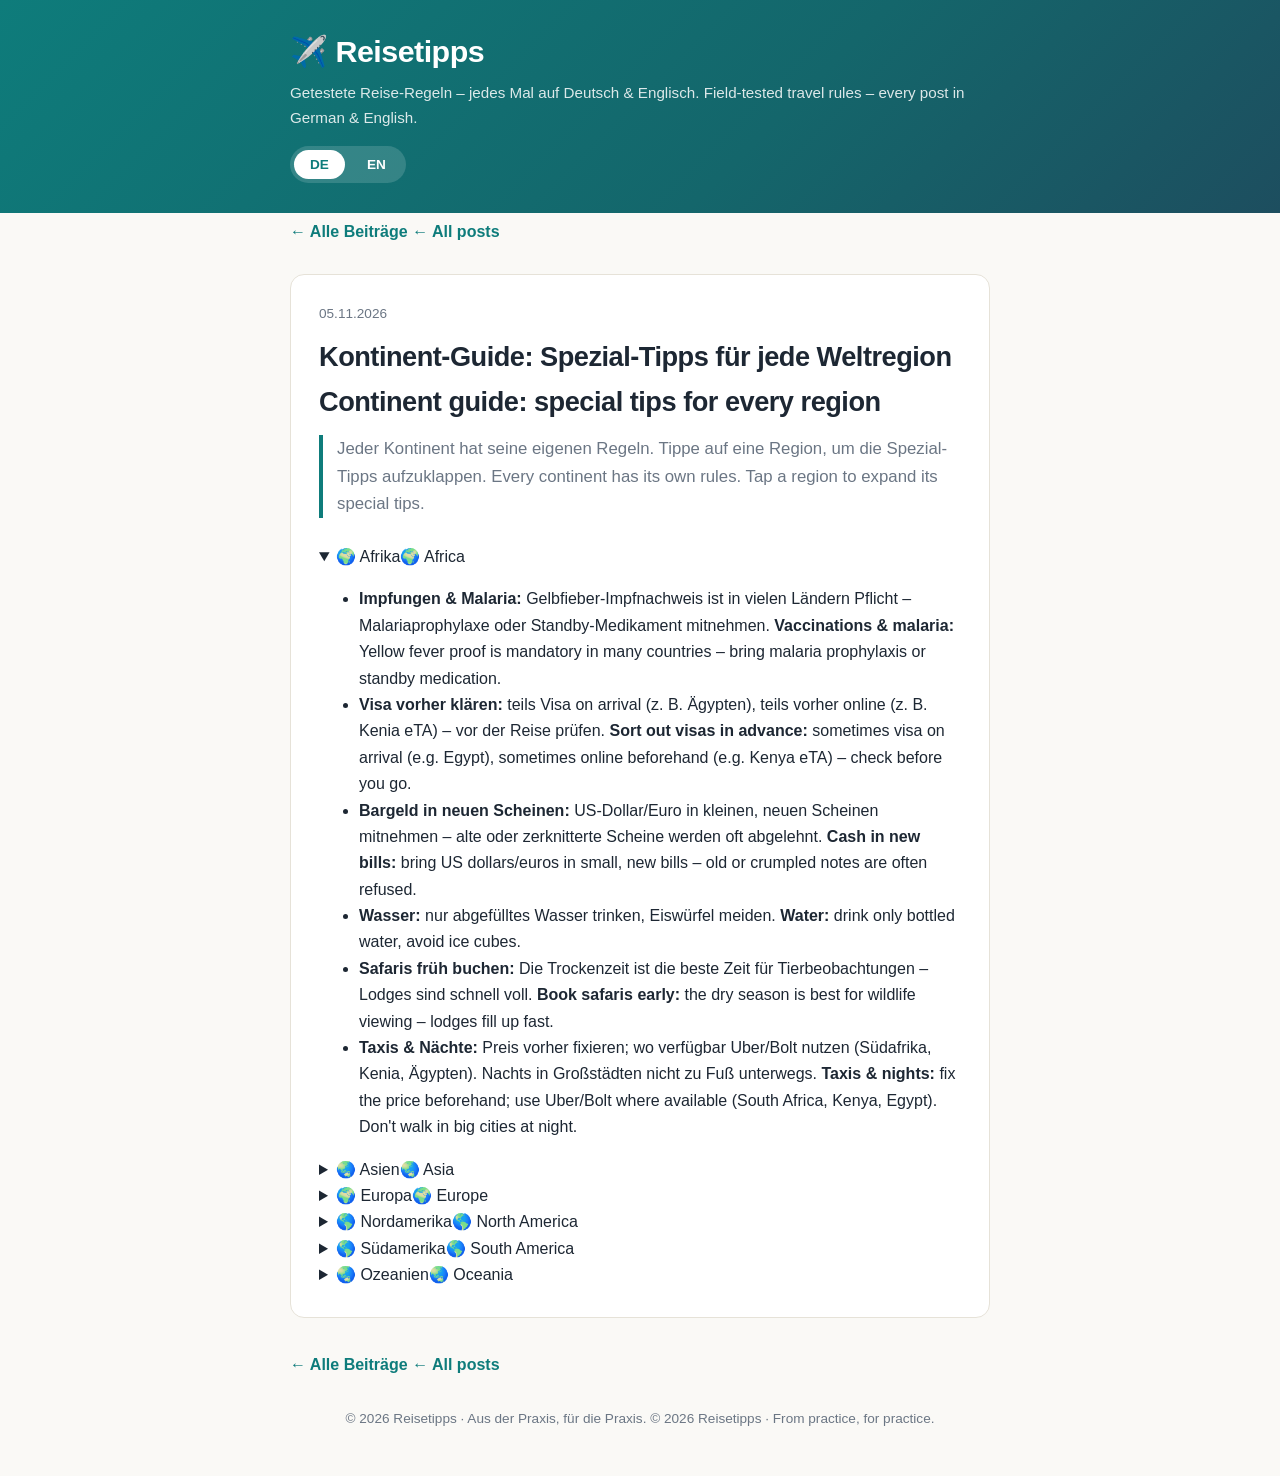
==== kontinente.html @ f57f611f "Update kontinente.html" ====
<!DOCTYPE html>
<html lang="de">
<head>
<meta charset="utf-8">
<meta name="viewport" content="width=device-width, initial-scale=1">
<title>Kontinent-Guide: Spezial-Tipps für jede Weltregion · Reisetipps</title>
<link rel="stylesheet" href="style.css">
</head>
<body>
<header class="site-header">
  <div class="wrap">
    <div class="brand">
      <h1><a href="index.html">✈️ Reisetipps</a></h1>
      <p>
        <span class="de">Getestete Reise-Regeln – jedes Mal auf Deutsch &amp; Englisch.</span>
        <span class="en">Field-tested travel rules – every post in German &amp; English.</span>
      </p>
    </div>
    <div class="lang-toggle" role="group" aria-label="Language">
      <button id="btn-de" class="active" onclick="setLang('de')">DE</button>
      <button id="btn-en" onclick="setLang('en')">EN</button>
    </div>
  </div>
</header>

<main class="wrap">
  <a class="back-link" href="index.html">
    <span class="de">← Alle Beiträge</span>
    <span class="en">← All posts</span>
  </a>

  <article class="article">
    <div class="meta">05.11.2026</div>
    <h1>
      <span class="de">Kontinent-Guide: Spezial-Tipps für jede Weltregion</span>
      <span class="en">Continent guide: special tips for every region</span>
    </h1>
    <p class="lede">
      <span class="de">Jeder Kontinent hat seine eigenen Regeln. Tippe auf eine Region, um die Spezial-Tipps aufzuklappen.</span>
      <span class="en">Every continent has its own rules. Tap a region to expand its special tips.</span>
    </p>

    <details class="accordion" open>
      <summary><span class="de">🌍 Afrika</span><span class="en">🌍 Africa</span></summary>
      <ul>
        <li><span class="de"><strong>Impfungen &amp; Malaria:</strong> Gelbfieber-Impfnachweis ist in vielen Ländern Pflicht – Malariaprophylaxe oder Standby-Medikament mitnehmen.</span>
            <span class="en"><strong>Vaccinations &amp; malaria:</strong> Yellow fever proof is mandatory in many countries – bring malaria prophylaxis or standby medication.</span></li>
        <li><span class="de"><strong>Visa vorher klären:</strong> teils Visa on arrival (z.&nbsp;B. Ägypten), teils vorher online (z.&nbsp;B. Kenia eTA) – vor der Reise prüfen.</span>
            <span class="en"><strong>Sort out visas in advance:</strong> sometimes visa on arrival (e.g. Egypt), sometimes online beforehand (e.g. Kenya eTA) – check before you go.</span></li>
        <li><span class="de"><strong>Bargeld in neuen Scheinen:</strong> US-Dollar/Euro in kleinen, neuen Scheinen mitnehmen – alte oder zerknitterte Scheine werden oft abgelehnt.</span>
            <span class="en"><strong>Cash in new bills:</strong> bring US dollars/euros in small, new bills – old or crumpled notes are often refused.</span></li>
        <li><span class="de"><strong>Wasser:</strong> nur abgefülltes Wasser trinken, Eiswürfel meiden.</span>
            <span class="en"><strong>Water:</strong> drink only bottled water, avoid ice cubes.</span></li>
        <li><span class="de"><strong>Safaris früh buchen:</strong> Die Trockenzeit ist die beste Zeit für Tierbeobachtungen – Lodges sind schnell voll.</span>
            <span class="en"><strong>Book safaris early:</strong> the dry season is best for wildlife viewing – lodges fill up fast.</span></li>
        <li><span class="de"><strong>Taxis &amp; Nächte:</strong> Preis vorher fixieren; wo verfügbar Uber/Bolt nutzen (Südafrika, Kenia, Ägypten). Nachts in Großstädten nicht zu Fuß unterwegs.</span>
            <span class="en"><strong>Taxis &amp; nights:</strong> fix the price beforehand; use Uber/Bolt where available (South Africa, Kenya, Egypt). Don't walk in big cities at night.</span></li>
      </ul>
    </details>

    <details class="accordion">
      <summary><span class="de">🌏 Asien</span><span class="en">🌏 Asia</span></summary>
      <ul>
        <li><span class="de"><strong>Visa-Regeln je Land:</strong> Indien braucht ein eVisa vorher, Thailand ist 60 Tage visafrei, China braucht ein Visum vorab – jedes Land einzeln prüfen.</span>
            <span class="en"><strong>Visa rules per country:</strong> India needs an eVisa in advance, Thailand is visa-free for 60 days, China needs a visa beforehand – check each country individually.</span></li>
        <li><span class="de"><strong>Mobiles Bezahlen:</strong> In China sind Alipay und WeChat Pay fast unverzichtbar – die Tour-Versionen mit ausländischer Karte schon zu Hause einrichten.</span>
            <span class="en"><strong>Mobile payment:</strong> in China, Alipay and WeChat Pay are almost essential – set up the tour versions with a foreign card at home.</span></li>
        <li><span class="de"><strong>Streetfood-Regeln:</strong> Die Regeln 1–4 aus den 27 Reise-Regeln gelten hier besonders – Preis zuerst, Einheimischen-Schlange, versiegeltes Wasser.</span>
            <span class="en"><strong>Street food rules:</strong> rules 1–4 of the 27 travel rules apply here in particular – price first, locals' queue, sealed water.</span></li>
        <li><span class="de"><strong>Wetter checken:</strong> Monsun- und Taifunzeiten vor der Reise prüfen – sie entscheiden über die ganze Reise.</span>
            <span class="en"><strong>Check the weather:</strong> look up monsoon and typhoon seasons before the trip – they make or break the whole journey.</span></li>
        <li><span class="de"><strong>Tempel-Knigge:</strong> Schultern und Knie bedecken, Schuhe ausziehen – und in Tempeln leise sein.</span>
            <span class="en"><strong>Temple etiquette:</strong> cover shoulders and knees, take off your shoes – and keep quiet in temples.</span></li>
        <li><span class="de"><strong>SIM-Karte:</strong> eSIM vorher oder lokale SIM direkt am Flughafen kaufen – am besten mit Datenpaket.</span>
            <span class="en"><strong>SIM card:</strong> eSIM in advance or a local SIM right at the airport – ideally with a data package.</span></li>
      </ul>
    </details>

    <details class="accordion">
      <summary><span class="de">🌍 Europa</span><span class="en">🌍 Europe</span></summary>
      <ul>
        <li><span class="de"><strong>EHIC-Karte einpacken:</strong> Die Europäische Krankenversicherungskarte gilt in der ganzen EU – kostenlos bei deiner Krankenkasse.</span>
            <span class="en"><strong>Pack your EHIC:</strong> the European Health Insurance Card is valid across the EU – free from your health insurer.</span></li>
        <li><span class="de"><strong>Roaming:</strong> In der EU ist Roaming inklusive – aber Vorsicht in der Schweiz und in UK, dort wird's teuer.</span>
            <span class="en"><strong>Roaming:</strong> included in the EU – but watch out in Switzerland and the UK, where it gets expensive.</span></li>
        <li><span class="de"><strong>Trinkgeld je Land:</strong> Mal inklusive, mal erwartet – vorher kurz checken, statt zu raten.</span>
            <span class="en"><strong>Tips per country:</strong> sometimes included, sometimes expected – check briefly instead of guessing.</span></li>
        <li><span class="de"><strong>Züge früh buchen:</strong> Sparpreise gibt's nur im Voraus; bei vielen Ländern Interrail als Alternative prüfen.</span>
            <span class="en"><strong>Book trains early:</strong> saver fares only exist in advance; consider Interrail for multi-country trips.</span></li>
        <li><span class="de"><strong>Taschendiebe:</strong> In Touristenzonen (Barcelona, Paris, Rom) Wertsachen körpernah tragen – Rucksack vorne in der Metro.</span>
            <span class="en"><strong>Pickpockets:</strong> in tourist zones (Barcelona, Paris, Rome) keep valuables close to your body – backpack in front on the metro.</span></li>
        <li><span class="de"><strong>Öffnungszeiten im Süden:</strong> Siesta und Sonntags-Ruhe einplanen – sonst stehst du vor verschlossenen Türen.</span>
            <span class="en"><strong>Opening hours in the south:</strong> plan around siesta and Sunday closures – or you'll face locked doors.</span></li>
      </ul>
    </details>

    <details class="accordion">
      <summary><span class="de">🌎 Nordamerika</span><span class="en">🌎 North America</span></summary>
      <ul>
        <li><span class="de"><strong>Einreisegenehmigung:</strong> ESTA (USA) bzw. eTA (Kanada) VOR der Reise online beantragen – ohne geht's nicht an Bord.</span>
            <span class="en"><strong>Entry permit:</strong> apply for ESTA (USA) or eTA (Canada) online BEFORE the trip – no boarding without it.</span></li>
        <li><span class="de"><strong>Trinkgeld 18–22&nbsp;%:</strong> Quasi Pflicht – Servicekräfte leben vom Trinkgeld, nicht vom Lohn.</span>
            <span class="en"><strong>Tip 18–22%:</strong> basically mandatory – service staff live on tips, not wages.</span></li>
        <li><span class="de"><strong>Kreditkarte unverzichtbar:</strong> Für Kautionen bei Mietwagen und Hotels geht ohne kaum etwas.</span>
            <span class="en"><strong>Credit card essential:</strong> you barely get anywhere without one for rental car and hotel deposits.</span></li>
        <li><span class="de"><strong>Entfernungen:</strong> Nicht unterschätzen – Mietwagen fest einplanen, Inlandsflüge für weite Strecken.</span>
            <span class="en"><strong>Distances:</strong> don't underestimate them – plan a rental car firmly, domestic flights for long hauls.</span></li>
        <li><span class="de"><strong>Krankenversicherung:</strong> Mit hoher Deckungssumme abschließen – US-Arztrechnungen sind extrem teuer.</span>
            <span class="en"><strong>Health insurance:</strong> get high coverage – US medical bills are extremely expensive.</span></li>
        <li><span class="de"><strong>Preise sind netto:</strong> Steuern kommen erst an der Kasse dazu – der Regalpreis ist nicht der Endpreis.</span>
            <span class="en"><strong>Prices are net:</strong> taxes are added at checkout – the shelf price is not the final price.</span></li>
      </ul>
    </details>

    <details class="accordion">
      <summary><span class="de">🌎 Südamerika</span><span class="en">🌎 South America</span></summary>
      <ul>
        <li><span class="de"><strong>Drinks im Auge behalten:</strong> Nie unbeaufsichtigt lassen – K.-o.-Tropfen und Scopolamin sind real, danach folgt oft ein Raub.</span>
            <span class="en"><strong>Watch your drinks:</strong> never leave them unattended – knockout drops and scopolamine are real, often followed by robbery.</span></li>
        <li><span class="de"><strong>Taxis &amp; Nächte:</strong> Nur offizielle Taxis oder Uber; nachts nicht zu Fuß unterwegs – auch nicht für kurze Strecken.</span>
            <span class="en"><strong>Taxis &amp; nights:</strong> only official taxis or Uber; don't walk at night – not even short distances.</span></li>
        <li><span class="de"><strong>Höhenkrankheit:</strong> In den Anden (Cusco, La Paz) langsam akklimatisieren, viel trinken, Coca-Tee hilft.</span>
            <span class="en"><strong>Altitude sickness:</strong> in the Andes (Cusco, La Paz) acclimatize slowly, drink a lot, coca tea helps.</span></li>
        <li><span class="de"><strong>Bargeld:</strong> In kleinen Scheinen mitnehmen; US-Dollar als Backup – werden fast überall akzeptiert.</span>
            <span class="en"><strong>Cash:</strong> bring small bills; US dollars as backup – accepted almost everywhere.</span></li>
        <li><span class="de"><strong>Regen- vs. Trockenzeit:</strong> Je Region prüfen – sie verlaufen gegenläufig, die falsche Zeit verdirbt die Reise.</span>
            <span class="en"><strong>Rainy vs. dry season:</strong> check per region – they run opposite, the wrong season ruins the trip.</span></li>
        <li><span class="de"><strong>Sprache:</strong> Wenig Englisch unterwegs – Spanisch-Grundkenntnisse helfen enorm weiter.</span>
            <span class="en"><strong>Language:</strong> little English on the road – basic Spanish helps enormously.</span></li>
      </ul>
    </details>

    <details class="accordion">
      <summary><span class="de">🌏 Ozeanien</span><span class="en">🌏 Oceania</span></summary>
      <ul>
        <li><span class="de"><strong>Einreisegenehmigung vorher:</strong> eVisitor/ETA für Australien, NZeTA für Neuseeland – vor Abflug online beantragen.</span>
            <span class="en"><strong>Entry permit in advance:</strong> eVisitor/ETA for Australia, NZeTA for New Zealand – apply online before departure.</span></li>
        <li><span class="de"><strong>Sonne ist extrem:</strong> Ozonloch – Sonnencreme, Hut und Sonnenbrille sind Pflicht, auch bei Wolken.</span>
            <span class="en"><strong>Sun is extreme:</strong> ozone hole – sunscreen, hat and sunglasses are mandatory, even when cloudy.</span></li>
        <li><span class="de"><strong>Linksverkehr!</strong> Gilt für Mietwagen – und beim Überqueren der Straße zuerst nach rechts schauen.</span>
            <span class="en"><strong>Left-hand traffic!</strong> applies to rental cars – and look right first when crossing the street.</span></li>
        <li><span class="de"><strong>Riesige Entfernungen:</strong> Inlandsflüge einplanen statt alles mit dem Auto fahren zu wollen.</span>
            <span class="en"><strong>Huge distances:</strong> plan domestic flights instead of trying to drive everything.</span></li>
        <li><span class="de"><strong>Strenge Quarantäne:</strong> Keine Lebensmittel, Pflanzen oder Holz einführen – Kontrollen sind streng, Strafen hoch.</span>
            <span class="en"><strong>Strict quarantine:</strong> don't bring food, plants or wood – checks are strict, fines are high.</span></li>
        <li><span class="de"><strong>Respekt vor indigener Kultur:</strong> Heilige Orte der Aborigines und Māori nicht ohne Erlaubnis betreten oder fotografieren.</span>
            <span class="en"><strong>Respect Indigenous culture:</strong> don't enter or photograph sacred Aboriginal and Māori sites without permission.</span></li>
      </ul>
    </details>
  </article>

  <a class="back-link" href="index.html">
    <span class="de">← Alle Beiträge</span>
    <span class="en">← All posts</span>
  </a>
</main>

<footer class="site-footer">
  <div class="wrap">
    <span class="de">© 2026 Reisetipps · Aus der Praxis, für die Praxis.</span>
    <span class="en">© 2026 Reisetipps · From practice, for practice.</span>
  </div>
</footer>

<script>
function setLang(l) {
  document.body.classList.toggle('lang-en', l === 'en');
  document.documentElement.lang = l;
  document.getElementById('btn-de').classList.toggle('active', l === 'de');
  document.getElementById('btn-en').classList.toggle('active', l === 'en');
  try { localStorage.setItem('reisetipps-lang', l); } catch (e) {}
}
(function init() {
  var l = 'de';
  try { l = localStorage.getItem('reisetipps-lang') || 'de'; } catch (e) {}
  setLang(l === 'en' ? 'en' : 'de');
})();
</script>
</body>
</html>
---- style.css ----
:root {
  --bg: #faf9f6;
  --card: #ffffff;
  --ink: #1d2733;
  --muted: #6b7684;
  --accent: #0e7c7b;
  --accent-soft: #e3f2f1;
  --border: #e6e2d8;
  --radius: 14px;
}
* { box-sizing: border-box; }
body {
  margin: 0;
  font-family: -apple-system, BlinkMacSystemFont, "Segoe UI", Roboto, Helvetica, Arial, sans-serif;
  background: var(--bg);
  color: var(--ink);
  line-height: 1.65;
}
.wrap { max-width: 740px; margin: 0 auto; padding: 0 20px; }

/* Header */
.site-header {
  background: linear-gradient(135deg, #0e7c7b, #14666b 60%, #1d4e5f);
  color: #fff;
  padding: 26px 0 30px;
}
.site-header .wrap { display: flex; align-items: center; justify-content: space-between; gap: 16px; flex-wrap: wrap; }
.brand h1 { margin: 0; font-size: 1.9rem; letter-spacing: -0.5px; }
.brand p { margin: 4px 0 0; opacity: .85; font-size: .95rem; }
.brand a { color: #fff; text-decoration: none; }
.lang-toggle { display: flex; gap: 6px; background: rgba(255,255,255,.15); border-radius: 999px; padding: 4px; }
.lang-toggle button {
  border: 0; border-radius: 999px; padding: 7px 16px; font-size: .85rem; font-weight: 700;
  background: transparent; color: #fff; cursor: pointer;
}
.lang-toggle button.active { background: #fff; color: var(--accent); }

/* Language visibility */
.de { display: inline; }
.en { display: none; }
body.lang-en .de { display: none; }
body.lang-en .en { display: inline; }
li .de, li .en, p .de, p .en, h1 .de, h1 .en, h2 .de, h2 .en, h3 .de, h3 .en, span.de, span.en { display: inline; }
body.lang-en li .de, body.lang-en p .de, body.lang-en h1 .de, body.lang-en h2 .de, body.lang-en h3 .de,
body.lang-en li .en, body.lang-en p .en, body.lang-en h1 .en, body.lang-en h2 .en, body.lang-en h3 .en { display: inline; }
div.de, div.en, section.de, section.en { display: block; }
body.lang-en div.de, body.lang-en section.de { display: none; }
body.lang-en div.en, body.lang-en section.en { display: block; }
div.en, section.en { display: none; }

/* Hero */
.hero { padding: 34px 0 8px; }
.hero h2 { font-size: 1.5rem; margin: 0 0 8px; }
.hero p { color: var(--muted); margin: 0; max-width: 60ch; }

/* Post cards */
.posts { display: grid; gap: 18px; padding: 24px 0 10px; }
.post-card {
  background: var(--card); border: 1px solid var(--border); border-radius: var(--radius);
  padding: 22px; text-decoration: none; color: inherit; display: block;
  transition: transform .12s ease, box-shadow .12s ease;
}
.post-card:hover { transform: translateY(-2px); box-shadow: 0 8px 24px rgba(20,40,50,.10); }
.post-card .meta { color: var(--muted); font-size: .82rem; margin-bottom: 6px; }
.post-card h3 { margin: 0 0 8px; font-size: 1.25rem; }
.post-card p { margin: 0 0 12px; color: var(--muted); }
.tags { display: flex; flex-wrap: wrap; gap: 6px; }
.tag {
  font-size: .75rem; font-weight: 600; background: var(--accent-soft); color: var(--accent);
  border-radius: 999px; padding: 3px 10px;
}

/* Article */
.article { background: var(--card); border: 1px solid var(--border); border-radius: var(--radius); padding: 28px; margin: 28px 0; }
.article .meta { color: var(--muted); font-size: .85rem; margin-bottom: 10px; }
.article h1 { margin: 0 0 10px; font-size: 1.7rem; letter-spacing: -0.5px; }
.article .lede { color: var(--muted); font-size: 1.05rem; border-left: 4px solid var(--accent); padding-left: 14px; margin: 0 0 26px; }
.rule-section { margin: 30px 0; }
.rule-section > h2 { font-size: 1.25rem; margin: 0 0 12px; padding-bottom: 8px; border-bottom: 2px solid var(--accent-soft); }
.rule { display: flex; gap: 14px; margin: 0 0 16px; }
.rule-num {
  flex: 0 0 34px; height: 34px; border-radius: 50%; background: var(--accent); color: #fff;
  font-weight: 800; display: flex; align-items: center; justify-content: center; font-size: .95rem; margin-top: 2px;
}
.rule-body strong { display: block; margin-bottom: 2px; }
.rule-body p { margin: 0; color: #37424f; }
.back-link { display: inline-block; margin: 6px 0 0; color: var(--accent); text-decoration: none; font-weight: 600; }
.back-link:hover { text-decoration: underline; }

.site-footer { padding: 30px 0 46px; color: var(--muted); font-size: .85rem; text-align: center; }
@media (max-width: 520px) {
  .article { padding: 20px; }
  .brand h1 { font-size: 1.5rem; }
}
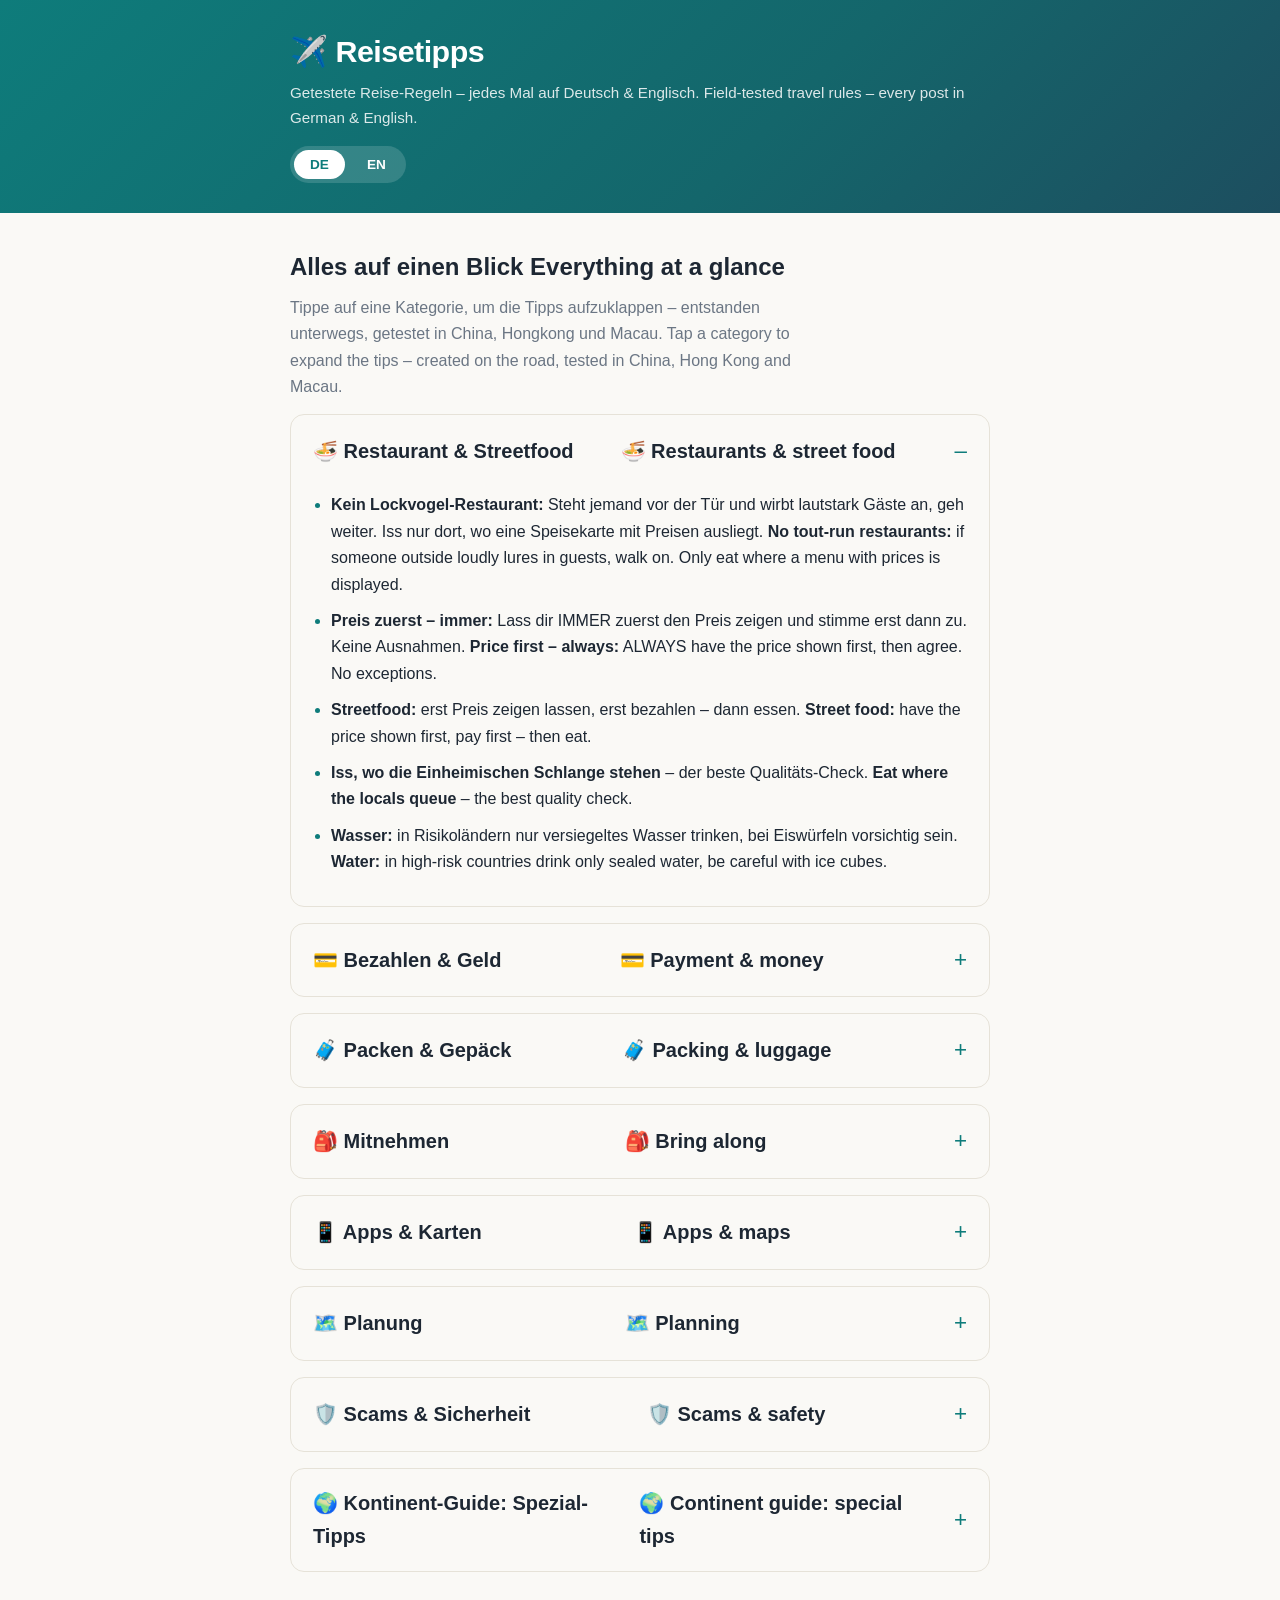
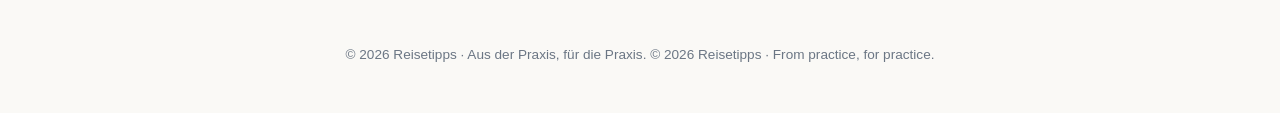
==== commit ed023804: "Update kontinente.html" ====
--- a/kontinente.html
+++ b/kontinente.html
@@ -1,180 +1,3 @@
 <!DOCTYPE html>
-<html lang="de">
-<head>
-<meta charset="utf-8">
-<meta name="viewport" content="width=device-width, initial-scale=1">
-<title>Kontinent-Guide: Spezial-Tipps für jede Weltregion · Reisetipps</title>
-<link rel="stylesheet" href="style.css">
-</head>
-<body>
-<header class="site-header">
-  <div class="wrap">
-    <div class="brand">
-      <h1><a href="index.html">✈️ Reisetipps</a></h1>
-      <p>
-        <span class="de">Getestete Reise-Regeln – jedes Mal auf Deutsch &amp; Englisch.</span>
-        <span class="en">Field-tested travel rules – every post in German &amp; English.</span>
-      </p>
-    </div>
-    <div class="lang-toggle" role="group" aria-label="Language">
-      <button id="btn-de" class="active" onclick="setLang('de')">DE</button>
-      <button id="btn-en" onclick="setLang('en')">EN</button>
-    </div>
-  </div>
-</header>
-
-<main class="wrap">
-  <a class="back-link" href="index.html">
-    <span class="de">← Alle Beiträge</span>
-    <span class="en">← All posts</span>
-  </a>
-
-  <article class="article">
-    <div class="meta">05.11.2026</div>
-    <h1>
-      <span class="de">Kontinent-Guide: Spezial-Tipps für jede Weltregion</span>
-      <span class="en">Continent guide: special tips for every region</span>
-    </h1>
-    <p class="lede">
-      <span class="de">Jeder Kontinent hat seine eigenen Regeln. Tippe auf eine Region, um die Spezial-Tipps aufzuklappen.</span>
-      <span class="en">Every continent has its own rules. Tap a region to expand its special tips.</span>
-    </p>
-
-    <details class="accordion" open>
-      <summary><span class="de">🌍 Afrika</span><span class="en">🌍 Africa</span></summary>
-      <ul>
-        <li><span class="de"><strong>Impfungen &amp; Malaria:</strong> Gelbfieber-Impfnachweis ist in vielen Ländern Pflicht – Malariaprophylaxe oder Standby-Medikament mitnehmen.</span>
-            <span class="en"><strong>Vaccinations &amp; malaria:</strong> Yellow fever proof is mandatory in many countries – bring malaria prophylaxis or standby medication.</span></li>
-        <li><span class="de"><strong>Visa vorher klären:</strong> teils Visa on arrival (z.&nbsp;B. Ägypten), teils vorher online (z.&nbsp;B. Kenia eTA) – vor der Reise prüfen.</span>
-            <span class="en"><strong>Sort out visas in advance:</strong> sometimes visa on arrival (e.g. Egypt), sometimes online beforehand (e.g. Kenya eTA) – check before you go.</span></li>
-        <li><span class="de"><strong>Bargeld in neuen Scheinen:</strong> US-Dollar/Euro in kleinen, neuen Scheinen mitnehmen – alte oder zerknitterte Scheine werden oft abgelehnt.</span>
-            <span class="en"><strong>Cash in new bills:</strong> bring US dollars/euros in small, new bills – old or crumpled notes are often refused.</span></li>
-        <li><span class="de"><strong>Wasser:</strong> nur abgefülltes Wasser trinken, Eiswürfel meiden.</span>
-            <span class="en"><strong>Water:</strong> drink only bottled water, avoid ice cubes.</span></li>
-        <li><span class="de"><strong>Safaris früh buchen:</strong> Die Trockenzeit ist die beste Zeit für Tierbeobachtungen – Lodges sind schnell voll.</span>
-            <span class="en"><strong>Book safaris early:</strong> the dry season is best for wildlife viewing – lodges fill up fast.</span></li>
-        <li><span class="de"><strong>Taxis &amp; Nächte:</strong> Preis vorher fixieren; wo verfügbar Uber/Bolt nutzen (Südafrika, Kenia, Ägypten). Nachts in Großstädten nicht zu Fuß unterwegs.</span>
-            <span class="en"><strong>Taxis &amp; nights:</strong> fix the price beforehand; use Uber/Bolt where available (South Africa, Kenya, Egypt). Don't walk in big cities at night.</span></li>
-      </ul>
-    </details>
-
-    <details class="accordion">
-      <summary><span class="de">🌏 Asien</span><span class="en">🌏 Asia</span></summary>
-      <ul>
-        <li><span class="de"><strong>Visa-Regeln je Land:</strong> Indien braucht ein eVisa vorher, Thailand ist 60 Tage visafrei, China braucht ein Visum vorab – jedes Land einzeln prüfen.</span>
-            <span class="en"><strong>Visa rules per country:</strong> India needs an eVisa in advance, Thailand is visa-free for 60 days, China needs a visa beforehand – check each country individually.</span></li>
-        <li><span class="de"><strong>Mobiles Bezahlen:</strong> In China sind Alipay und WeChat Pay fast unverzichtbar – die Tour-Versionen mit ausländischer Karte schon zu Hause einrichten.</span>
-            <span class="en"><strong>Mobile payment:</strong> in China, Alipay and WeChat Pay are almost essential – set up the tour versions with a foreign card at home.</span></li>
-        <li><span class="de"><strong>Streetfood-Regeln:</strong> Die Regeln 1–4 aus den 27 Reise-Regeln gelten hier besonders – Preis zuerst, Einheimischen-Schlange, versiegeltes Wasser.</span>
-            <span class="en"><strong>Street food rules:</strong> rules 1–4 of the 27 travel rules apply here in particular – price first, locals' queue, sealed water.</span></li>
-        <li><span class="de"><strong>Wetter checken:</strong> Monsun- und Taifunzeiten vor der Reise prüfen – sie entscheiden über die ganze Reise.</span>
-            <span class="en"><strong>Check the weather:</strong> look up monsoon and typhoon seasons before the trip – they make or break the whole journey.</span></li>
-        <li><span class="de"><strong>Tempel-Knigge:</strong> Schultern und Knie bedecken, Schuhe ausziehen – und in Tempeln leise sein.</span>
-            <span class="en"><strong>Temple etiquette:</strong> cover shoulders and knees, take off your shoes – and keep quiet in temples.</span></li>
-        <li><span class="de"><strong>SIM-Karte:</strong> eSIM vorher oder lokale SIM direkt am Flughafen kaufen – am besten mit Datenpaket.</span>
-            <span class="en"><strong>SIM card:</strong> eSIM in advance or a local SIM right at the airport – ideally with a data package.</span></li>
-      </ul>
-    </details>
-
-    <details class="accordion">
-      <summary><span class="de">🌍 Europa</span><span class="en">🌍 Europe</span></summary>
-      <ul>
-        <li><span class="de"><strong>EHIC-Karte einpacken:</strong> Die Europäische Krankenversicherungskarte gilt in der ganzen EU – kostenlos bei deiner Krankenkasse.</span>
-            <span class="en"><strong>Pack your EHIC:</strong> the European Health Insurance Card is valid across the EU – free from your health insurer.</span></li>
-        <li><span class="de"><strong>Roaming:</strong> In der EU ist Roaming inklusive – aber Vorsicht in der Schweiz und in UK, dort wird's teuer.</span>
-            <span class="en"><strong>Roaming:</strong> included in the EU – but watch out in Switzerland and the UK, where it gets expensive.</span></li>
-        <li><span class="de"><strong>Trinkgeld je Land:</strong> Mal inklusive, mal erwartet – vorher kurz checken, statt zu raten.</span>
-            <span class="en"><strong>Tips per country:</strong> sometimes included, sometimes expected – check briefly instead of guessing.</span></li>
-        <li><span class="de"><strong>Züge früh buchen:</strong> Sparpreise gibt's nur im Voraus; bei vielen Ländern Interrail als Alternative prüfen.</span>
-            <span class="en"><strong>Book trains early:</strong> saver fares only exist in advance; consider Interrail for multi-country trips.</span></li>
-        <li><span class="de"><strong>Taschendiebe:</strong> In Touristenzonen (Barcelona, Paris, Rom) Wertsachen körpernah tragen – Rucksack vorne in der Metro.</span>
-            <span class="en"><strong>Pickpockets:</strong> in tourist zones (Barcelona, Paris, Rome) keep valuables close to your body – backpack in front on the metro.</span></li>
-        <li><span class="de"><strong>Öffnungszeiten im Süden:</strong> Siesta und Sonntags-Ruhe einplanen – sonst stehst du vor verschlossenen Türen.</span>
-            <span class="en"><strong>Opening hours in the south:</strong> plan around siesta and Sunday closures – or you'll face locked doors.</span></li>
-      </ul>
-    </details>
-
-    <details class="accordion">
-      <summary><span class="de">🌎 Nordamerika</span><span class="en">🌎 North America</span></summary>
-      <ul>
-        <li><span class="de"><strong>Einreisegenehmigung:</strong> ESTA (USA) bzw. eTA (Kanada) VOR der Reise online beantragen – ohne geht's nicht an Bord.</span>
-            <span class="en"><strong>Entry permit:</strong> apply for ESTA (USA) or eTA (Canada) online BEFORE the trip – no boarding without it.</span></li>
-        <li><span class="de"><strong>Trinkgeld 18–22&nbsp;%:</strong> Quasi Pflicht – Servicekräfte leben vom Trinkgeld, nicht vom Lohn.</span>
-            <span class="en"><strong>Tip 18–22%:</strong> basically mandatory – service staff live on tips, not wages.</span></li>
-        <li><span class="de"><strong>Kreditkarte unverzichtbar:</strong> Für Kautionen bei Mietwagen und Hotels geht ohne kaum etwas.</span>
-            <span class="en"><strong>Credit card essential:</strong> you barely get anywhere without one for rental car and hotel deposits.</span></li>
-        <li><span class="de"><strong>Entfernungen:</strong> Nicht unterschätzen – Mietwagen fest einplanen, Inlandsflüge für weite Strecken.</span>
-            <span class="en"><strong>Distances:</strong> don't underestimate them – plan a rental car firmly, domestic flights for long hauls.</span></li>
-        <li><span class="de"><strong>Krankenversicherung:</strong> Mit hoher Deckungssumme abschließen – US-Arztrechnungen sind extrem teuer.</span>
-            <span class="en"><strong>Health insurance:</strong> get high coverage – US medical bills are extremely expensive.</span></li>
-        <li><span class="de"><strong>Preise sind netto:</strong> Steuern kommen erst an der Kasse dazu – der Regalpreis ist nicht der Endpreis.</span>
-            <span class="en"><strong>Prices are net:</strong> taxes are added at checkout – the shelf price is not the final price.</span></li>
-      </ul>
-    </details>
-
-    <details class="accordion">
-      <summary><span class="de">🌎 Südamerika</span><span class="en">🌎 South America</span></summary>
-      <ul>
-        <li><span class="de"><strong>Drinks im Auge behalten:</strong> Nie unbeaufsichtigt lassen – K.-o.-Tropfen und Scopolamin sind real, danach folgt oft ein Raub.</span>
-            <span class="en"><strong>Watch your drinks:</strong> never leave them unattended – knockout drops and scopolamine are real, often followed by robbery.</span></li>
-        <li><span class="de"><strong>Taxis &amp; Nächte:</strong> Nur offizielle Taxis oder Uber; nachts nicht zu Fuß unterwegs – auch nicht für kurze Strecken.</span>
-            <span class="en"><strong>Taxis &amp; nights:</strong> only official taxis or Uber; don't walk at night – not even short distances.</span></li>
-        <li><span class="de"><strong>Höhenkrankheit:</strong> In den Anden (Cusco, La Paz) langsam akklimatisieren, viel trinken, Coca-Tee hilft.</span>
-            <span class="en"><strong>Altitude sickness:</strong> in the Andes (Cusco, La Paz) acclimatize slowly, drink a lot, coca tea helps.</span></li>
-        <li><span class="de"><strong>Bargeld:</strong> In kleinen Scheinen mitnehmen; US-Dollar als Backup – werden fast überall akzeptiert.</span>
-            <span class="en"><strong>Cash:</strong> bring small bills; US dollars as backup – accepted almost everywhere.</span></li>
-        <li><span class="de"><strong>Regen- vs. Trockenzeit:</strong> Je Region prüfen – sie verlaufen gegenläufig, die falsche Zeit verdirbt die Reise.</span>
-            <span class="en"><strong>Rainy vs. dry season:</strong> check per region – they run opposite, the wrong season ruins the trip.</span></li>
-        <li><span class="de"><strong>Sprache:</strong> Wenig Englisch unterwegs – Spanisch-Grundkenntnisse helfen enorm weiter.</span>
-            <span class="en"><strong>Language:</strong> little English on the road – basic Spanish helps enormously.</span></li>
-      </ul>
-    </details>
-
-    <details class="accordion">
-      <summary><span class="de">🌏 Ozeanien</span><span class="en">🌏 Oceania</span></summary>
-      <ul>
-        <li><span class="de"><strong>Einreisegenehmigung vorher:</strong> eVisitor/ETA für Australien, NZeTA für Neuseeland – vor Abflug online beantragen.</span>
-            <span class="en"><strong>Entry permit in advance:</strong> eVisitor/ETA for Australia, NZeTA for New Zealand – apply online before departure.</span></li>
-        <li><span class="de"><strong>Sonne ist extrem:</strong> Ozonloch – Sonnencreme, Hut und Sonnenbrille sind Pflicht, auch bei Wolken.</span>
-            <span class="en"><strong>Sun is extreme:</strong> ozone hole – sunscreen, hat and sunglasses are mandatory, even when cloudy.</span></li>
-        <li><span class="de"><strong>Linksverkehr!</strong> Gilt für Mietwagen – und beim Überqueren der Straße zuerst nach rechts schauen.</span>
-            <span class="en"><strong>Left-hand traffic!</strong> applies to rental cars – and look right first when crossing the street.</span></li>
-        <li><span class="de"><strong>Riesige Entfernungen:</strong> Inlandsflüge einplanen statt alles mit dem Auto fahren zu wollen.</span>
-            <span class="en"><strong>Huge distances:</strong> plan domestic flights instead of trying to drive everything.</span></li>
-        <li><span class="de"><strong>Strenge Quarantäne:</strong> Keine Lebensmittel, Pflanzen oder Holz einführen – Kontrollen sind streng, Strafen hoch.</span>
-            <span class="en"><strong>Strict quarantine:</strong> don't bring food, plants or wood – checks are strict, fines are high.</span></li>
-        <li><span class="de"><strong>Respekt vor indigener Kultur:</strong> Heilige Orte der Aborigines und Māori nicht ohne Erlaubnis betreten oder fotografieren.</span>
-            <span class="en"><strong>Respect Indigenous culture:</strong> don't enter or photograph sacred Aboriginal and Māori sites without permission.</span></li>
-      </ul>
-    </details>
-  </article>
-
-  <a class="back-link" href="index.html">
-    <span class="de">← Alle Beiträge</span>
-    <span class="en">← All posts</span>
-  </a>
-</main>
-
-<footer class="site-footer">
-  <div class="wrap">
-    <span class="de">© 2026 Reisetipps · Aus der Praxis, für die Praxis.</span>
-    <span class="en">© 2026 Reisetipps · From practice, for practice.</span>
-  </div>
-</footer>
-
-<script>
-function setLang(l) {
-  document.body.classList.toggle('lang-en', l === 'en');
-  document.documentElement.lang = l;
-  document.getElementById('btn-de').classList.toggle('active', l === 'de');
-  document.getElementById('btn-en').classList.toggle('active', l === 'en');
-  try { localStorage.setItem('reisetipps-lang', l); } catch (e) {}
-}
-(function init() {
-  var l = 'de';
-  try { l = localStorage.getItem('reisetipps-lang') || 'de'; } catch (e) {}
-  setLang(l === 'en' ? 'en' : 'de');
-})();
-</script>
-</body>
-</html>
+<html><head><meta charset="utf-8"><meta http-equiv="refresh" content="0; url=index.html#kontinente"></head>
+<body><a href="index.html#kontinente">Weiter zu Reisetipps / Continue to Reisetipps</a></body></html>
